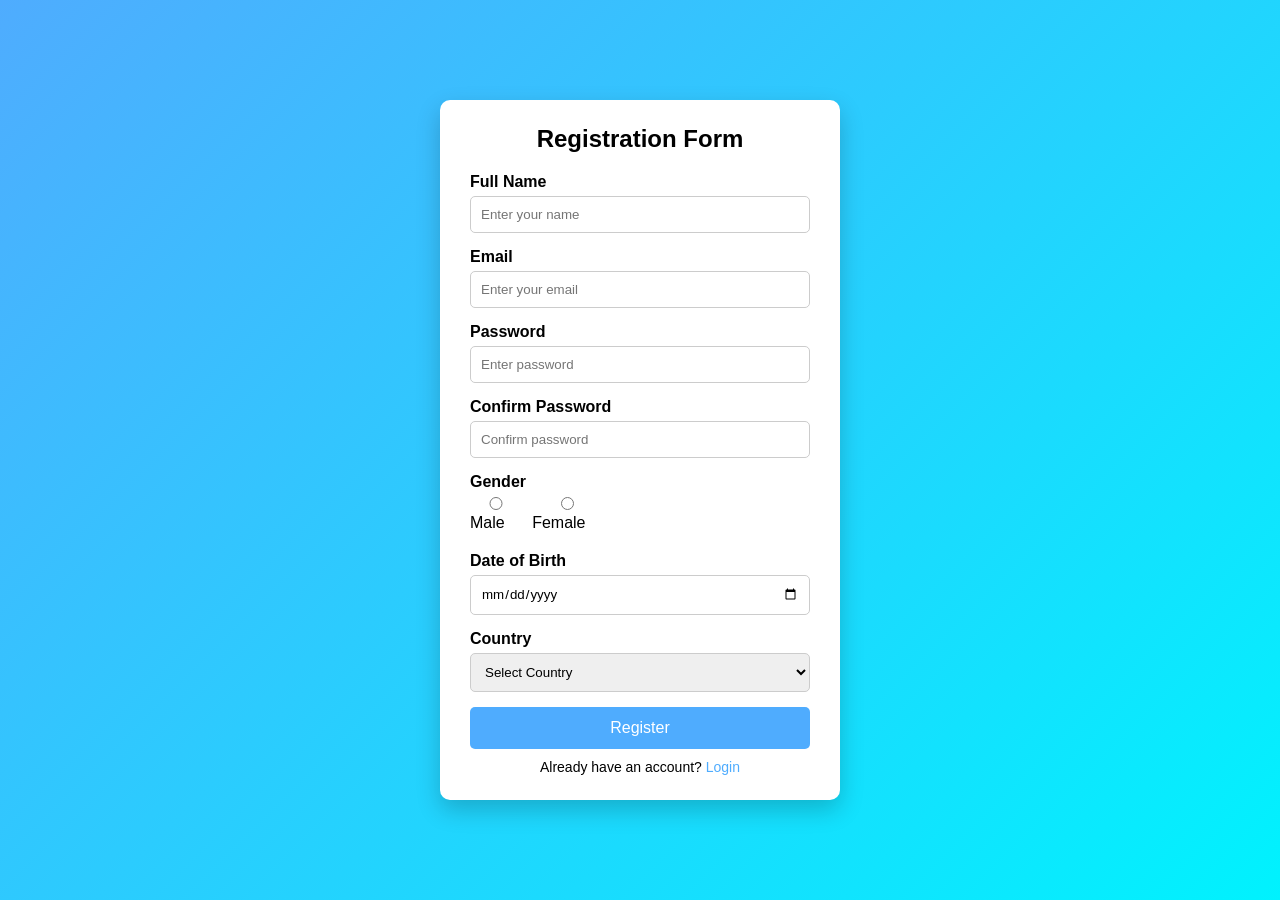
==== index.html @ 5f7f6402 "Rename registration form.html to index.html" ====
<!DOCTYPE html>
<html lang="en">
<head>
    <meta charset="UTF-8">
    <meta name="viewport" content="width=device-width, initial-scale=1.0">
    <title>Online Registration Form</title>

    <style>
        * {
            margin: 0;
            padding: 0;
            box-sizing: border-box;
            font-family: Arial, sans-serif;
        }

        body {
            background: linear-gradient(135deg, #4facfe, #00f2fe);
            height: 100vh;
            display: flex;
            justify-content: center;
            align-items: center;
        }

        .container {
            background: #fff;
            padding: 25px 30px;
            border-radius: 10px;
            width: 400px;
            box-shadow: 0 10px 25px rgba(0,0,0,0.2);
        }

        .container h2 {
            text-align: center;
            margin-bottom: 20px;
        }

        .form-group {
            margin-bottom: 15px;
        }

        label {
            display: block;
            margin-bottom: 5px;
            font-weight: bold;
        }

        input, select {
            width: 100%;
            padding: 10px;
            border: 1px solid #ccc;
            border-radius: 5px;
            transition: 0.3s;
        }

        input:focus, select:focus {
            border-color: #4facfe;
            outline: none;
            box-shadow: 0 0 5px rgba(79,172,254,0.5);
        }

        .gender {
            display: flex;
            gap: 10px;
        }

        .gender label {
            font-weight: normal;
        }

        .btn {
            width: 100%;
            padding: 12px;
            border: none;
            background: #4facfe;
            color: white;
            font-size: 16px;
            border-radius: 5px;
            cursor: pointer;
            transition: 0.3s;
        }

        .btn:hover {
            background: #00c6ff;
        }

        .footer {
            text-align: center;
            margin-top: 10px;
            font-size: 14px;
        }

        .footer a {
            color: #4facfe;
            text-decoration: none;
        }

        .footer a:hover {
            text-decoration: underline;
        }

        @media (max-width: 450px) {
            .container {
                width: 90%;
            }
        }
    </style>
</head>
<body>

<div class="container">
    <h2>Registration Form</h2>

    <form>
        <div class="form-group">
            <label>Full Name</label>
            <input type="text" placeholder="Enter your name" required>
        </div>

        <div class="form-group">
            <label>Email</label>
            <input type="email" placeholder="Enter your email" required>
        </div>

        <div class="form-group">
            <label>Password</label>
            <input type="password" placeholder="Enter password" required>
        </div>

        <div class="form-group">
            <label>Confirm Password</label>
            <input type="password" placeholder="Confirm password" required>
        </div>

        <div class="form-group">
            <label>Gender</label>
            <div class="gender">
                <label><input type="radio" name="gender"> Male</label>
                <label><input type="radio" name="gender"> Female</label>
            </div>
        </div>

        <div class="form-group">
            <label>Date of Birth</label>
            <input type="date" required>
        </div>

        <div class="form-group">
            <label>Country</label>
            <select required>
                <option value="">Select Country</option>
                <option>India</option>
                <option>USA</option>
                <option>UK</option>
                <option>Canada</option>
            </select>
        </div>

        <button type="submit" class="btn">Register</button>
    </form>

    <div class="footer">
        Already have an account? <a href="#">Login</a>
    </div>
</div>

</body>
</html>
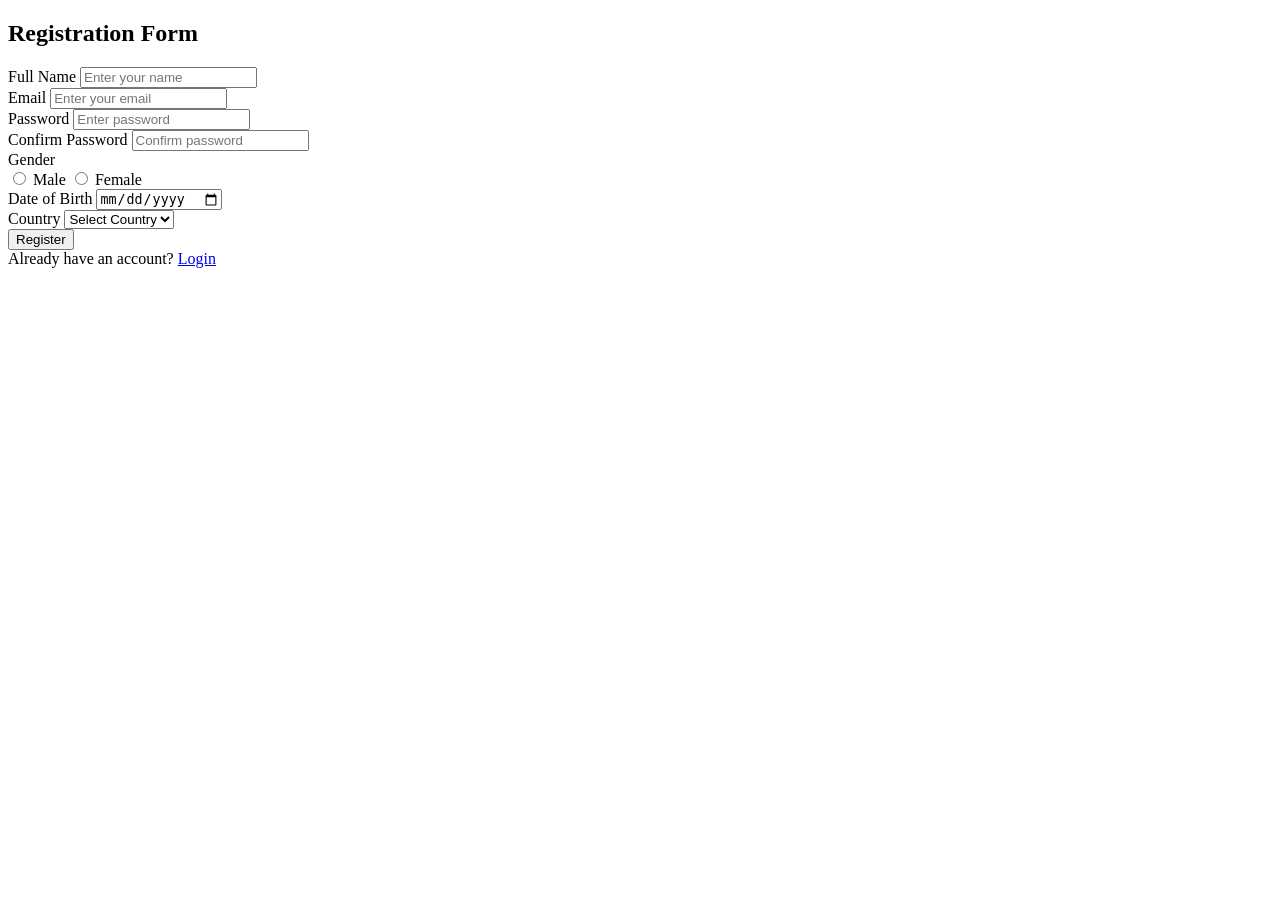
==== commit d9f152cb: "Update index.html" ====
--- a/index.html
+++ b/index.html
@@ -4,109 +4,9 @@
     <meta charset="UTF-8">
     <meta name="viewport" content="width=device-width, initial-scale=1.0">
     <title>Online Registration Form</title>
-
-    <style>
-        * {
-            margin: 0;
-            padding: 0;
-            box-sizing: border-box;
-            font-family: Arial, sans-serif;
-        }
-
-        body {
-            background: linear-gradient(135deg, #4facfe, #00f2fe);
-            height: 100vh;
-            display: flex;
-            justify-content: center;
-            align-items: center;
-        }
-
-        .container {
-            background: #fff;
-            padding: 25px 30px;
-            border-radius: 10px;
-            width: 400px;
-            box-shadow: 0 10px 25px rgba(0,0,0,0.2);
-        }
-
-        .container h2 {
-            text-align: center;
-            margin-bottom: 20px;
-        }
-
-        .form-group {
-            margin-bottom: 15px;
-        }
-
-        label {
-            display: block;
-            margin-bottom: 5px;
-            font-weight: bold;
-        }
-
-        input, select {
-            width: 100%;
-            padding: 10px;
-            border: 1px solid #ccc;
-            border-radius: 5px;
-            transition: 0.3s;
-        }
-
-        input:focus, select:focus {
-            border-color: #4facfe;
-            outline: none;
-            box-shadow: 0 0 5px rgba(79,172,254,0.5);
-        }
-
-        .gender {
-            display: flex;
-            gap: 10px;
-        }
-
-        .gender label {
-            font-weight: normal;
-        }
-
-        .btn {
-            width: 100%;
-            padding: 12px;
-            border: none;
-            background: #4facfe;
-            color: white;
-            font-size: 16px;
-            border-radius: 5px;
-            cursor: pointer;
-            transition: 0.3s;
-        }
-
-        .btn:hover {
-            background: #00c6ff;
-        }
-
-        .footer {
-            text-align: center;
-            margin-top: 10px;
-            font-size: 14px;
-        }
-
-        .footer a {
-            color: #4facfe;
-            text-decoration: none;
-        }
-
-        .footer a:hover {
-            text-decoration: underline;
-        }
-
-        @media (max-width: 450px) {
-            .container {
-                width: 90%;
-            }
-        }
-    </style>
+    <link rel="stylesheet" href="style.css">
 </head>
 <body>
-
 <div class="container">
     <h2>Registration Form</h2>
 
@@ -148,10 +48,11 @@
             <label>Country</label>
             <select required>
                 <option value="">Select Country</option>
-                <option>India</option>
-                <option>USA</option>
-                <option>UK</option>
-                <option>Canada</option>
+                <option>zambia </option>
+                <option>south africa</option>
+                <option>malawi</option>
+                <option>zimbabwe</option>
+                <option>mozambique</option>
             </select>
         </div>
 
